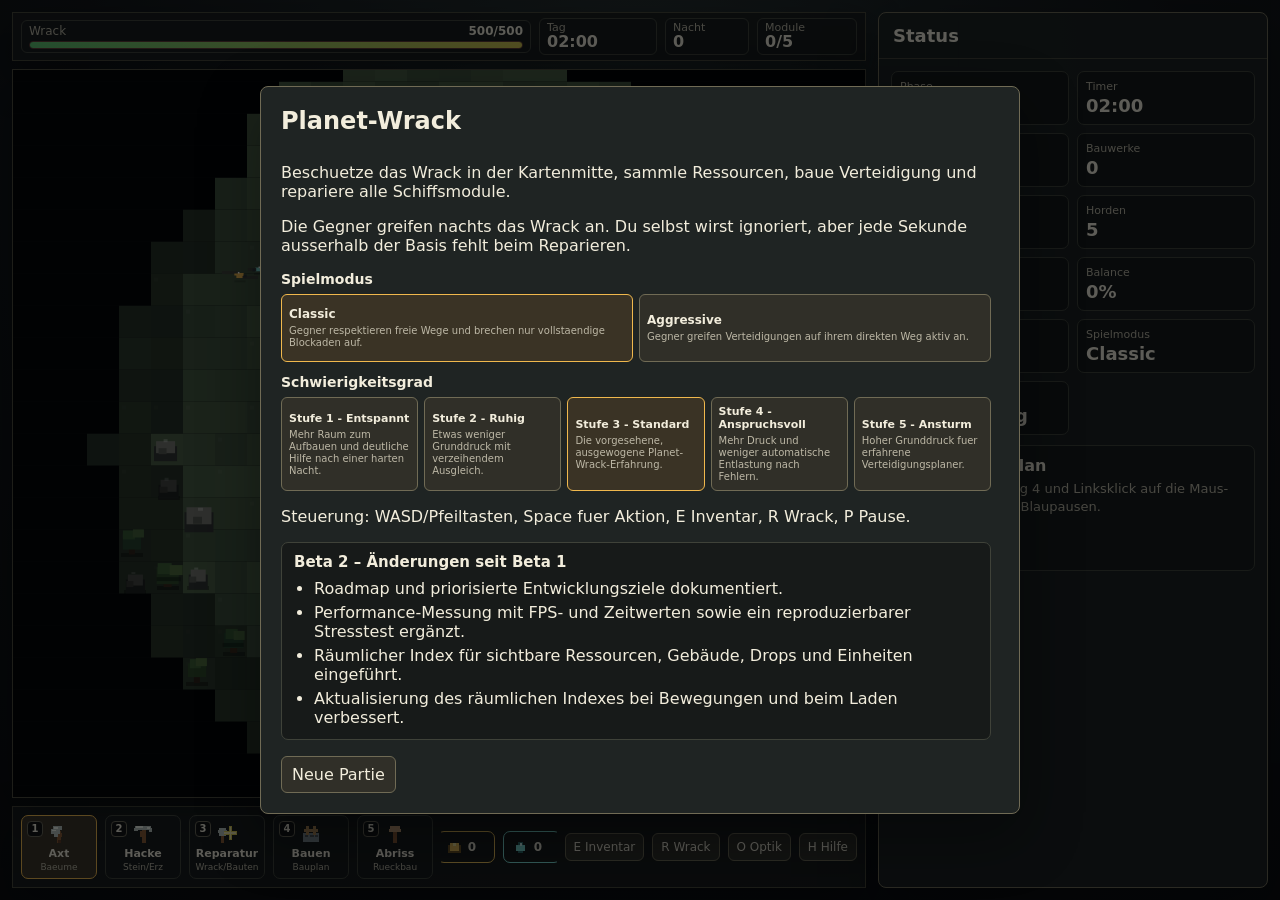
==== index.html @ a346ba6a "Add game mode foundation (#52)" ====
<!doctype html>
<html lang="de">
<head>
  <meta charset="utf-8">
  <meta name="viewport" content="width=device-width, initial-scale=1">
  <title>Planet-Wrack</title>
  <link rel="stylesheet" href="css/styles.css">
</head>
<body>
  <main id="app" class="app">
    <section class="game-shell" aria-label="Planet-Wrack Spielfeld">
      <header class="topbar">
        <div class="ship-status">
          <div class="bar-label">
            <span>Wrack</span>
            <strong id="shipHpText">500/500</strong>
          </div>
          <div class="hp-track"><div id="shipHpFill" class="hp-fill"></div></div>
        </div>
        <div class="phase-card">
          <span id="phaseName">Tag</span>
          <strong id="phaseTimer">02:00</strong>
        </div>
        <div class="wave-card">
          <span>Nacht</span>
          <strong id="nightText">0</strong>
        </div>
        <div class="module-card">
          <span>Module</span>
          <strong id="moduleText">0/5</strong>
        </div>
      </header>

      <div class="canvas-wrap">
        <canvas id="gameCanvas" width="1280" height="720"></canvas>
        <div id="pauseOverlay" class="pause-overlay hidden">
          <div>
            <h1>Pause</h1>
            <p>Druecke P zum Weiterspielen.</p>
          </div>
        </div>
        <div id="toastStack" class="toast-stack" aria-live="polite"></div>
      </div>

      <footer class="bottombar">
        <div id="toolBar" class="tool-bar"></div>
        <div id="resourceBar" class="resource-bar"></div>
        <div class="quick-actions">
          <button id="inventoryButton" type="button">E Inventar</button>
          <button id="shipButton" type="button">R Wrack</button>
          <button id="designButton" type="button">O Optik</button>
          <button id="helpButton" type="button">H Hilfe</button>
        </div>
      </footer>
    </section>

    <aside id="sidePanel" class="side-panel" aria-live="polite">
      <div class="panel-head">
        <h2 id="panelTitle">Panel</h2>
        <button id="panelCloseButton" type="button" aria-label="Status anzeigen">i</button>
      </div>
      <div id="panelBody" class="panel-body"></div>
    </aside>

    <section id="morningReport" class="modal hidden" role="dialog" aria-modal="true">
      <div class="modal-card">
        <h2>Morgengrauen</h2>
        <div id="reportBody"></div>
        <button id="reportCloseButton" type="button">Weiter</button>
      </div>
    </section>

    <section id="gameDialog" class="modal hidden" role="dialog" aria-modal="true">
      <div class="modal-card large">
        <h2 id="dialogTitle">Planet-Wrack</h2>
        <div id="dialogBody"></div>
        <div id="dialogActions" class="dialog-actions"></div>
      </div>
    </section>
  </main>

  <script src="js/config.js"></script>
  <script src="js/data/resources.js"></script>
  <script src="js/data/buildings.js"></script>
  <script src="js/data/enemies.js"></script>
  <script src="js/data/wildlife.js"></script>
  <script src="js/data/shipModules.js"></script>
  <script src="js/data/waves.js"></script>
  <script src="js/random.js"></script>
  <script src="js/state.js"></script>
  <script src="js/systems/gameModes.js"></script>
  <script src="js/utils.js"></script>
  <script src="js/input.js"></script>
  <script src="js/camera.js"></script>
  <script src="js/world/tiles.js"></script>
  <script src="js/world/spatialIndex.js"></script>
  <script src="js/world/mapGenerator.js"></script>
  <script src="js/world/fog.js"></script>
  <script src="js/world/resources.js"></script>
  <script src="js/entities/player.js"></script>
  <script src="js/entities/projectiles.js"></script>
  <script src="js/entities/enemies.js"></script>
  <script src="js/systems/pathfinding.js"></script>
  <script src="js/systems/dayNight.js"></script>
  <script src="js/systems/damageVisuals.js"></script>
  <script src="js/systems/drops.js"></script>
  <script src="js/systems/treasure.js"></script>
  <script src="js/systems/outposts.js"></script>
  <script src="js/systems/mapPins.js"></script>
  <script src="js/systems/wildlife.js"></script>
  <script src="js/systems/building.js"></script>
  <script src="js/systems/combat.js"></script>
  <script src="js/systems/spawning.js"></script>
  <script src="js/systems/progression.js"></script>
  <script src="js/systems/autobalance.js"></script>
  <script src="mods/pixel-overrides.js"></script>
  <script src="js/systems/pixelArt.js"></script>
  <script src="js/systems/save.js"></script>
  <script src="js/ui/icons.js"></script>
  <script src="js/ui/messages.js"></script>
  <script src="js/ui/hud.js"></script>
  <script src="js/ui/panels.js"></script>
  <script src="js/ui/designPanel.js"></script>
  <script src="js/render/renderWorld.js"></script>
  <script src="js/render/renderEntities.js"></script>
  <script src="js/render/renderFog.js"></script>
  <script src="js/render/renderEffects.js"></script>
  <script src="js/render/renderMain.js"></script>
  <script src="js/gameLoop.js"></script>
  <script src="js/bootstrap.js"></script>
</body>
</html>
---- css/styles.css ----
:root {
  color-scheme: dark;
  --bg: #101114;
  --panel: #1f2423;
  --panel-2: #2b2e2a;
  --ink: #f2eddc;
  --muted: #bdb8a6;
  --line: #575444;
  --accent: #f0b84d;
  --accent-2: #66c6a6;
  --danger: #e35d57;
  --ok: #6ec36e;
  --shadow: rgba(0, 0, 0, .36);
}

* {
  box-sizing: border-box;
}

html,
body {
  margin: 0;
  width: 100%;
  height: 100%;
  background: radial-gradient(circle at 50% 10%, #27302f 0, #111315 54%, #090a0b 100%);
  color: var(--ink);
  font-family: "Segoe UI", system-ui, sans-serif;
  overflow: hidden;
}

button {
  border: 1px solid #706b55;
  background: #302f28;
  color: var(--ink);
  border-radius: 6px;
  padding: 8px 10px;
  font: inherit;
  cursor: pointer;
}

button:hover,
button:focus-visible {
  border-color: var(--accent);
  outline: none;
}

button:disabled {
  cursor: not-allowed;
  opacity: .45;
}

.app {
  height: 100vh;
  display: grid;
  grid-template-columns: minmax(780px, 1fr) 390px;
  align-items: stretch;
  gap: 12px;
  padding: 12px;
  overflow: hidden;
}

.game-shell {
  width: 100%;
  display: grid;
  grid-template-rows: auto minmax(0, 1fr) auto;
  gap: 8px;
  min-width: 0;
  min-height: 0;
}

.topbar,
.bottombar {
  display: grid;
  gap: 8px;
  background: rgba(24, 27, 26, .96);
  border: 1px solid #494738;
  box-shadow: 0 16px 40px var(--shadow);
  padding: 8px;
}

.topbar {
  grid-template-columns: minmax(280px, 1fr) 118px 84px 100px;
  align-items: center;
  padding: 5px 8px;
}

.bottombar {
  grid-template-columns: auto minmax(0, 1fr) auto;
  align-items: center;
}

.bottombar .resource-bar {
  justify-content: center;
  min-width: 0;
}

.bottombar .quick-actions {
  justify-content: flex-end;
}

.ship-status,
.phase-card,
.wave-card,
.module-card {
  background: #171a19;
  border: 1px solid #3f4239;
  border-radius: 6px;
  padding: 3px 7px;
}

.bar-label {
  display: flex;
  justify-content: space-between;
  color: var(--muted);
  font-size: 12px;
}

.bar-label strong {
  color: var(--ink);
}

.hp-track {
  height: 8px;
  margin-top: 3px;
  background: #311917;
  border: 1px solid #5f3934;
  border-radius: 99px;
  overflow: hidden;
}

.hp-fill {
  width: 100%;
  height: 100%;
  background: linear-gradient(90deg, #5fc772, #d7c951);
  transition: width .18s ease, background .18s ease;
}

.phase-card,
.wave-card,
.module-card {
  display: grid;
  gap: 1px;
}

.phase-card span,
.wave-card span,
.module-card span {
  color: var(--muted);
  font-size: 11px;
  line-height: 1;
}

.phase-card strong,
.wave-card strong,
.module-card strong {
  font-size: 16px;
  line-height: 1.05;
}

.canvas-wrap {
  position: relative;
  min-height: 0;
  height: 100%;
  background: #050606;
  border: 1px solid #4c4a3b;
  overflow: hidden;
  box-shadow: 0 18px 50px var(--shadow);
}

#gameCanvas {
  display: block;
  width: 100%;
  height: 100%;
  min-height: 0;
  image-rendering: pixelated;
}

.pause-overlay,
.modal {
  position: fixed;
  inset: 0;
  display: grid;
  place-items: center;
  background: rgba(3, 4, 5, .62);
  z-index: 20;
}

.pause-overlay {
  position: absolute;
  z-index: 8;
}

.pause-overlay > div,
.modal-card {
  width: min(520px, calc(100vw - 32px));
  background: var(--panel);
  border: 1px solid #706b55;
  box-shadow: 0 20px 60px var(--shadow);
  border-radius: 8px;
  padding: 20px;
}

.modal-card.large {
  width: min(760px, calc(100vw - 32px));
  max-height: calc(100vh - 32px);
  display: grid;
  grid-template-rows: auto minmax(0, 1fr) auto;
}

.modal-card.large #dialogBody {
  min-height: 0;
  overflow-y: auto;
  padding-right: 8px;
}

.modal-card h1,
.modal-card h2,
.pause-overlay h1 {
  margin: 0 0 12px;
}

.dialog-actions {
  display: flex;
  flex-wrap: wrap;
  gap: 8px;
  margin-top: 16px;
}

.cheat-dialog .modal-card {
  width: min(360px, calc(100vw - 32px));
}

.cheat-form label {
  display: block;
  margin-bottom: 6px;
  color: var(--muted);
  font-size: 12px;
}

.cheat-form input {
  box-sizing: border-box;
  width: 100%;
  padding: 9px 10px;
  color: var(--text);
  background: #171a19;
  border: 1px solid #706b55;
  border-radius: 4px;
  font: inherit;
}

.start-changelog {
  margin-top: 16px;
  padding: 10px 12px;
  background: #171a19;
  border: 1px solid #3f4239;
  border-radius: 7px;
}

.start-changelog h3 {
  margin: 0 0 8px;
  font-size: 15px;
}

.start-changelog-scroll {
  max-height: 150px;
  overflow-y: auto;
  padding-right: 8px;
}

.start-changelog ul {
  margin: 0;
  padding-left: 20px;
}

.start-changelog li + li {
  margin-top: 5px;
}

.help-catalog {
  max-height: min(60vh, 560px);
  overflow-y: auto;
  margin-top: 14px;
  padding: 2px 8px 2px 0;
}

.help-catalog h3 {
  margin: 14px 0 8px;
}

.help-catalog h3:first-child {
  margin-top: 0;
}

.help-unit-grid {
  display: grid;
  grid-template-columns: repeat(2, minmax(0, 1fr));
  gap: 8px;
}

.help-unit-card {
  min-width: 0;
  padding: 10px;
  background: #171a19;
  border: 1px solid #3f4239;
  border-radius: 7px;
}

.help-unit-heading {
  display: flex;
  align-items: center;
  gap: 8px;
}

.help-unit-image {
  flex: 0 0 48px;
  width: 48px;
  height: 48px;
  background: #0f1211;
  border: 1px solid #3f4239;
  image-rendering: pixelated;
}

.help-unit-card h4 {
  margin: 0;
  font-size: 16px;
}

.help-unit-role {
  margin-top: 3px;
  color: var(--muted);
  font-size: 12px;
}

.help-unit-card p {
  margin: 8px 0 0;
  font-size: 12px;
  line-height: 1.35;
}

.help-unit-stats {
  display: grid;
  grid-template-columns: repeat(2, minmax(0, 1fr));
  gap: 5px 10px;
  margin: 10px 0 0;
}

.help-unit-stats div {
  min-width: 0;
}

.help-unit-stats dt {
  color: var(--muted);
  font-size: 11px;
}

.help-unit-stats dd {
  margin: 1px 0 0;
  overflow-wrap: anywhere;
  font-size: 12px;
}

.difficulty-picker {
  margin: 12px 0;
}

.mode-picker {
  margin: 12px 0;
}

.mode-picker h3 {
  margin: 0 0 7px;
  font-size: 14px;
}

.mode-options {
  display: grid;
  grid-template-columns: repeat(2, minmax(0, 1fr));
  gap: 6px;
}

.mode-option {
  min-width: 0;
  min-height: 68px;
  padding: 7px;
  text-align: left;
}

.mode-option strong,
.mode-option span {
  display: block;
}

.mode-option strong {
  font-size: 12px;
}

.mode-option span {
  margin-top: 4px;
  color: var(--muted);
  font-size: 10px;
  line-height: 1.2;
}

.mode-option.active {
  border-color: var(--accent);
  background: #3a3325;
}

.difficulty-picker h3 {
  margin: 0 0 7px;
  font-size: 14px;
}

.difficulty-options {
  display: grid;
  grid-template-columns: repeat(5, minmax(0, 1fr));
  gap: 6px;
}

.difficulty-option {
  min-width: 0;
  min-height: 78px;
  padding: 7px;
  text-align: left;
}

.difficulty-option strong,
.difficulty-option span {
  display: block;
}

.difficulty-option strong {
  font-size: 11px;
}

.difficulty-option span {
  margin-top: 4px;
  color: var(--muted);
  font-size: 10px;
  line-height: 1.2;
}

.difficulty-option.active {
  border-color: var(--accent);
  background: #3a3325;
}

.difficulty-picker-readonly .difficulty-option {
  cursor: default;
  opacity: .7;
}

.difficulty-picker-readonly .difficulty-option.active {
  opacity: 1;
}

.mode-picker-readonly .mode-option {
  cursor: default;
  opacity: .7;
}

.mode-picker-readonly .mode-option.active {
  opacity: 1;
}

@media (max-width: 760px) {
  .difficulty-options {
    grid-template-columns: repeat(2, minmax(0, 1fr));
  }

  .help-unit-grid {
    grid-template-columns: 1fr;
  }
}

.tool-bar,
.resource-bar,
.quick-actions {
  display: flex;
  gap: 8px;
  align-items: center;
  flex-wrap: nowrap;
  min-width: 0;
}

.resource-bar {
  overflow: hidden;
}

.tool-button,
.resource-pill,
.build-card,
.module-row,
.report-row {
  background: #171a19;
  border: 1px solid #3f4239;
  border-radius: 7px;
}

.tool-button {
  position: relative;
  display: grid;
  grid-template-rows: 24px 15px 12px;
  justify-items: center;
  align-items: center;
  width: 76px;
  height: 64px;
  padding: 6px 5px 5px;
  overflow: hidden;
}

.tool-button.active {
  border-color: var(--accent);
  background: #3a3325;
}

.tool-button strong,
.tool-button span {
  max-width: 100%;
  line-height: 1;
  white-space: nowrap;
}

.tool-button strong {
  font-size: 11px;
  overflow: hidden;
  text-overflow: ellipsis;
}

.tool-button .tool-key {
  position: absolute;
  left: 5px;
  top: 5px;
  min-width: 16px;
  height: 16px;
  display: grid;
  place-items: center;
  border: 1px solid #6b6757;
  border-radius: 4px;
  background: #101211;
  color: var(--ink);
  font-size: 10px;
  font-weight: 800;
}

.tool-button .tool-hint {
  display: block;
  color: var(--muted);
  font-size: 9px;
  overflow: hidden;
  text-overflow: ellipsis;
}

.tool-icon {
  width: 24px;
  height: 24px;
  image-rendering: pixelated;
}

.resource-pill {
  display: inline-flex;
  align-items: center;
  gap: 5px;
  min-width: 58px;
  padding: 6px 7px;
  font-weight: 700;
  font-size: 12px;
  flex: 0 1 64px;
}

.quick-actions button {
  padding: 6px 8px;
  font-size: 12px;
  white-space: nowrap;
  flex: 0 0 auto;
}

.resource-pill small {
  color: var(--muted);
  font-weight: 600;
}

.side-panel {
  position: sticky;
  top: 12px;
  width: 100%;
  height: calc(100vh - 24px);
  max-height: calc(100vh - 24px);
  background: rgba(28, 32, 31, .98);
  border: 1px solid #706b55;
  box-shadow: 0 18px 55px var(--shadow);
  border-radius: 8px;
  display: grid;
  grid-template-rows: auto 1fr;
  min-width: 0;
}

.panel-head {
  display: flex;
  justify-content: space-between;
  align-items: center;
  padding: 12px 14px;
  border-bottom: 1px solid #454438;
}

.panel-head h2 {
  margin: 0;
  font-size: 18px;
}

.panel-body {
  overflow: auto;
  padding: 12px;
}

.build-card,
.module-row,
.report-row {
  margin-bottom: 10px;
  padding: 10px;
}

.build-card h3,
.module-row h3 {
  margin: 0 0 5px;
  font-size: 16px;
}

.build-title {
  display: flex;
  justify-content: space-between;
  align-items: center;
  gap: 10px;
}

.build-title h3 {
  display: flex;
  align-items: center;
  gap: 8px;
  margin: 0;
}

.build-title strong {
  color: var(--accent-2);
  font-size: 13px;
  white-space: nowrap;
}

.build-preview {
  width: 24px;
  height: 24px;
  flex: 0 0 24px;
  border: 1px solid #68624e;
  border-radius: 5px;
  background: #282a25;
  image-rendering: pixelated;
}

.stat-grid {
  display: grid;
  grid-template-columns: repeat(2, minmax(0, 1fr));
  gap: 8px;
  margin-bottom: 10px;
}

.stat-box {
  background: #141716;
  border: 1px solid #3f4239;
  border-radius: 7px;
  padding: 8px;
}

.stat-box span {
  display: block;
  color: var(--muted);
  font-size: 11px;
}

.stat-box strong {
  display: block;
  margin-top: 2px;
  font-size: 18px;
}

.cost-chip {
  position: relative;
  display: inline-grid;
  grid-template-columns: 22px auto;
  align-items: center;
  gap: 6px;
  min-width: 118px;
  overflow: hidden;
  background: #20231f;
  border: 1px solid #4b4c3f;
  border-radius: 6px;
  padding: 4px 7px 4px 4px;
  font-size: 12px;
}

.cost-chip::before {
  content: "";
  position: absolute;
  inset: 0 auto 0 0;
  width: var(--fill, 0%);
  background: rgba(102, 198, 166, .2);
  border-right: 1px solid rgba(102, 198, 166, .34);
  pointer-events: none;
}

.cost-chip.short::before {
  background: rgba(240, 184, 77, .16);
  border-right-color: rgba(240, 184, 77, .32);
}

.cost-chip > * {
  position: relative;
  z-index: 1;
}

.cost-chip > span {
  white-space: nowrap;
  font-weight: 700;
  text-align: right;
}

.cost-chip.short {
  border-color: #8d554f;
  color: #ffafa8;
}

.cost-chip.ready {
  border-color: #567b58;
  color: #a7e6a8;
}

.resource-icon {
  width: 18px;
  height: 18px;
  image-rendering: pixelated;
}

.build-actions,
.panel-actions {
  display: flex;
  flex-wrap: wrap;
  gap: 8px;
  margin-top: 8px;
}

.design-actions {
  display: flex;
  flex-wrap: wrap;
  gap: 8px;
  margin-bottom: 10px;
}

.design-actions button {
  flex: 1 1 112px;
}

.design-tabs {
  display: flex;
  flex-wrap: wrap;
  gap: 6px;
  margin-bottom: 10px;
}

.design-tabs button {
  flex: 1 1 84px;
  padding: 7px 8px;
  font-size: 12px;
}

.design-tabs button.active,
.design-toolbar button.active {
  border-color: var(--accent);
  background: #3a3325;
}

.design-asset-list {
  display: grid;
  grid-template-columns: repeat(2, minmax(0, 1fr));
  gap: 8px;
  margin-bottom: 10px;
}

.design-asset {
  min-width: 0;
  min-height: 72px;
  display: grid;
  grid-template-columns: 34px minmax(0, 1fr);
  grid-template-rows: 1fr auto;
  gap: 3px 8px;
  align-items: center;
  padding: 7px;
  text-align: left;
}

.design-asset.active {
  border-color: var(--accent);
  background: #3a3325;
}

.design-asset span,
.design-asset strong {
  min-width: 0;
  overflow: hidden;
  text-overflow: ellipsis;
  white-space: nowrap;
}

.design-asset strong {
  color: var(--muted);
  font-size: 10px;
  font-weight: 700;
}

.design-preview {
  grid-row: 1 / 3;
  width: 32px;
  height: 32px;
  image-rendering: pixelated;
  border: 1px solid #68624e;
  border-radius: 5px;
  background: #282a25;
}

.design-editor-card {
  display: grid;
  gap: 10px;
}

.design-toolbar,
.design-color-row,
.design-scale-row {
  display: flex;
  flex-wrap: wrap;
  gap: 8px;
  align-items: center;
}

.design-toolbar button {
  flex: 1 1 92px;
}

.design-check {
  flex: 1 1 100%;
  display: flex;
  align-items: center;
  gap: 8px;
  color: var(--muted);
  font-size: 12px;
}

.design-scale-row {
  display: grid;
  grid-template-columns: 72px minmax(0, 1fr) 42px;
}

.design-scale-row label {
  color: var(--muted);
  font-size: 12px;
}

.design-scale-row input {
  width: 100%;
  accent-color: var(--accent);
}

.design-scale-row strong {
  color: var(--accent-2);
  font-size: 12px;
  text-align: right;
}

.design-color-row input[type="color"] {
  width: 44px;
  height: 34px;
  padding: 2px;
  border: 1px solid #706b55;
  border-radius: 6px;
  background: #171a19;
}

.design-color-row input[type="text"] {
  width: 88px;
  height: 34px;
  border: 1px solid #706b55;
  border-radius: 6px;
  background: #171a19;
  color: var(--ink);
  padding: 7px;
  font: 700 12px "Segoe UI", system-ui, sans-serif;
}

.design-swatches {
  display: grid;
  grid-template-columns: repeat(8, 22px);
  gap: 5px;
}

.design-swatch {
  width: 22px;
  height: 22px;
  min-width: 0;
  padding: 0;
  border-radius: 4px;
  border: 1px solid rgba(255,255,255,.18);
}

.design-swatch.transparent,
.design-stage,
.design-canvas {
  background-color: #f2eddc;
  background-image:
    linear-gradient(45deg, #c8c1a9 25%, transparent 25%),
    linear-gradient(-45deg, #c8c1a9 25%, transparent 25%),
    linear-gradient(45deg, transparent 75%, #c8c1a9 75%),
    linear-gradient(-45deg, transparent 75%, #c8c1a9 75%);
  background-size: 14px 14px;
  background-position: 0 0, 0 7px, 7px -7px, -7px 0;
}

.design-stage {
  max-width: 100%;
  overflow: auto;
  border: 1px solid #575444;
  border-radius: 7px;
  padding: 8px;
}

.design-canvas {
  display: block;
  image-rendering: pixelated;
  cursor: crosshair;
}

.context-line {
  display: flex;
  justify-content: space-between;
  gap: 8px;
  padding: 6px 0;
  border-bottom: 1px solid rgba(112, 107, 85, .25);
}

.context-line span {
  color: var(--muted);
}

.target-priority {
  display: grid;
  grid-template-columns: minmax(0, 1fr) minmax(130px, auto);
  align-items: center;
  gap: 8px;
  padding: 8px 0;
  color: var(--muted);
  font-size: 13px;
}

.target-priority select {
  min-width: 0;
  padding: 6px 8px;
  border: 1px solid #706b55;
  border-radius: 5px;
  background: #302f28;
  color: var(--ink);
  font: inherit;
}

.build-mode {
  display: grid;
  grid-template-columns: repeat(2, minmax(0, 1fr));
  gap: 6px;
  margin: 8px 0;
}

.build-mode button.active {
  border-color: var(--accent);
  background: #3a3325;
}

.meta {
  color: var(--muted);
  font-size: 13px;
  line-height: 1.38;
}

.costs {
  display: flex;
  flex-wrap: wrap;
  gap: 6px;
  margin: 8px 0;
}

.costs > span:not(.cost-chip) {
  background: #242722;
  border: 1px solid #4b4c3f;
  border-radius: 5px;
  padding: 3px 6px;
  font-size: 12px;
}

.progress-track {
  height: 10px;
  background: #121412;
  border: 1px solid #414036;
  border-radius: 99px;
  overflow: hidden;
  margin: 8px 0;
}

.progress-fill {
  height: 100%;
  background: linear-gradient(90deg, var(--accent-2), var(--accent));
}

.toast-stack {
  position: absolute;
  left: 12px;
  bottom: 12px;
  display: grid;
  gap: 6px;
  width: min(380px, calc(100% - 24px));
  pointer-events: none;
}

.toast {
  background: rgba(20, 23, 22, .94);
  border-left: 4px solid var(--accent);
  padding: 8px 10px;
  border-radius: 5px;
  box-shadow: 0 10px 30px var(--shadow);
}

.toast.danger {
  border-left-color: var(--danger);
}

.toast.ok {
  border-left-color: var(--ok);
}

.hidden {
  display: none !important;
}

.kbd {
  display: inline-block;
  min-width: 22px;
  padding: 1px 5px;
  border: 1px solid #6b6757;
  border-radius: 4px;
  background: #141615;
  color: var(--ink);
  text-align: center;
}

.danger-text {
  color: #ff8d84;
}

.ok-text {
  color: #8ae28c;
}

@media (max-width: 980px) {
  html,
  body {
    overflow: auto;
  }

  .app {
    grid-template-columns: 1fr;
    height: auto;
    min-height: 100vh;
    overflow: visible;
  }

  .topbar,
  .bottombar {
    grid-template-columns: 1fr;
  }

  .tool-bar,
  .resource-bar,
  .quick-actions {
    flex-wrap: wrap;
  }

  .side-panel {
    position: static;
    height: auto;
    max-height: none;
  }

  .canvas-wrap {
    height: 62vh;
    min-height: 360px;
  }
}
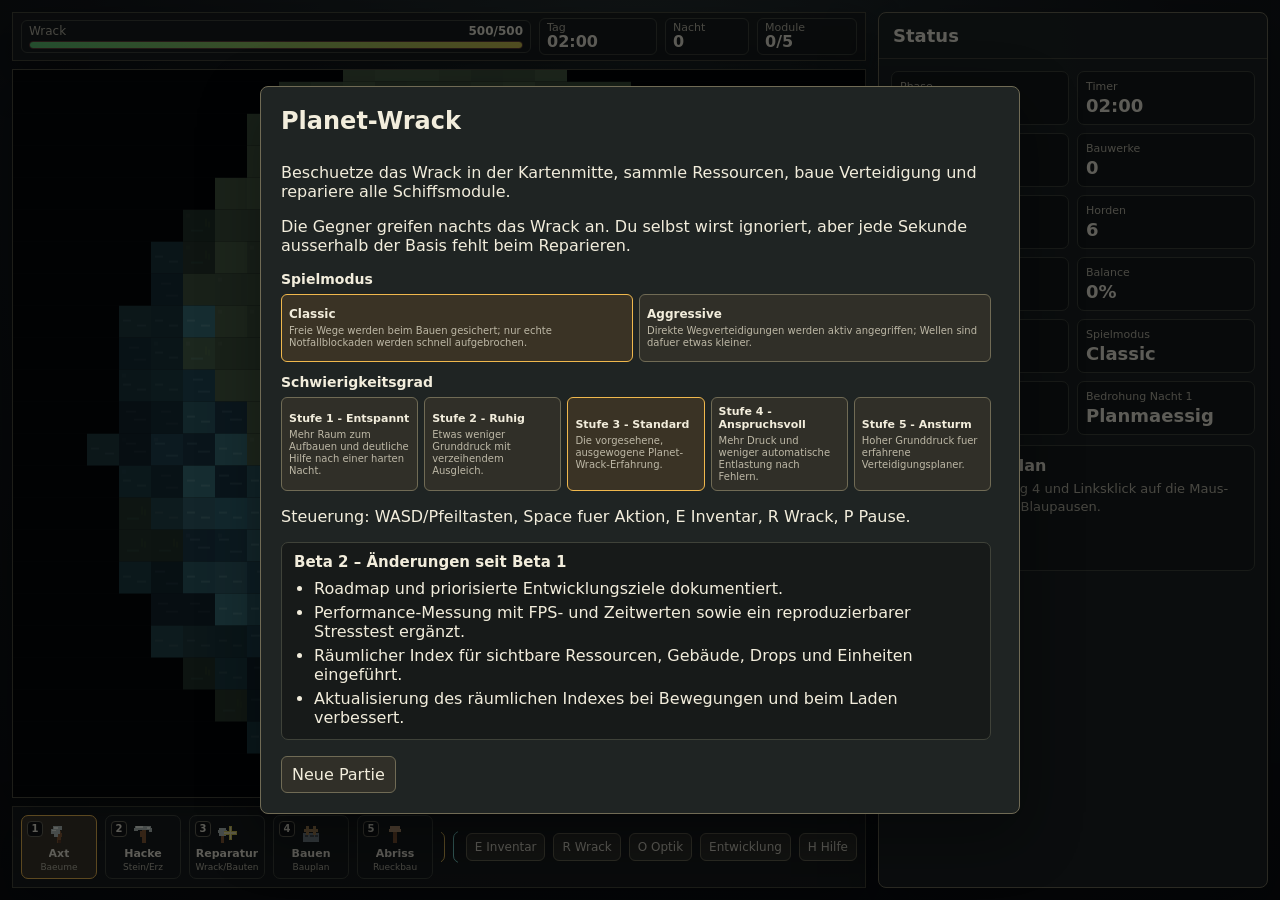
==== commit 06a59aaf: "Replace benchmark with in-game development controls" ====
--- a/index.html
+++ b/index.html
@@ -49,6 +49,7 @@
           <button id="inventoryButton" type="button">E Inventar</button>
           <button id="shipButton" type="button">R Wrack</button>
           <button id="designButton" type="button">O Optik</button>
+          <button id="developmentButton" type="button">Entwicklung</button>
           <button id="helpButton" type="button">H Hilfe</button>
         </div>
       </footer>
@@ -88,6 +89,7 @@
   <script src="js/data/waves.js"></script>
   <script src="js/random.js"></script>
   <script src="js/state.js"></script>
+  <script src="js/systems/development.js"></script>
   <script src="js/systems/gameModes.js"></script>
   <script src="js/utils.js"></script>
   <script src="js/input.js"></script>
--- a/css/styles.css
+++ b/css/styles.css
@@ -747,6 +747,56 @@
   margin-top: 8px;
 }
 
+.development-section {
+  display: grid;
+  gap: 10px;
+  padding: 10px 0;
+  border-bottom: 1px solid #3f4239;
+}
+
+.development-section:first-child {
+  padding-top: 0;
+}
+
+.development-section:last-child {
+  border-bottom: 0;
+  padding-bottom: 0;
+}
+
+.development-section h3 {
+  margin: 0;
+  font-size: 16px;
+}
+
+.development-control {
+  display: grid;
+  grid-template-columns: 1fr auto;
+  gap: 5px 8px;
+  color: var(--muted);
+}
+
+.development-control output {
+  color: var(--accent-2);
+  font-variant-numeric: tabular-nums;
+}
+
+.development-control input {
+  grid-column: 1 / -1;
+  width: 100%;
+  accent-color: var(--accent);
+}
+
+.development-speeds {
+  display: grid;
+  grid-template-columns: repeat(3, minmax(0, 1fr));
+  gap: 6px;
+}
+
+.development-speeds button.active {
+  border-color: var(--accent);
+  background: #3a3325;
+}
+
 .design-actions {
   display: flex;
   flex-wrap: wrap;
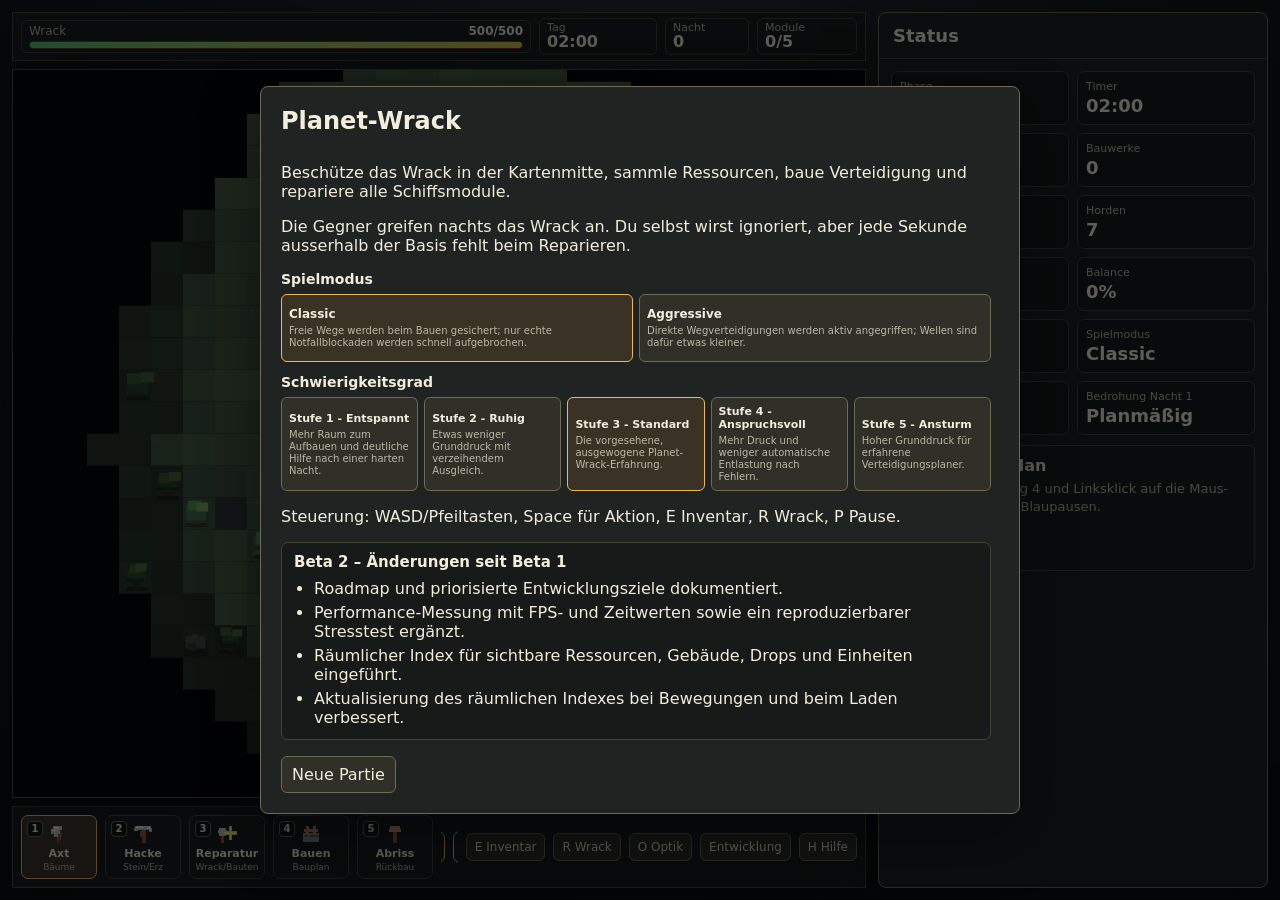
==== commit 8f0b44e8: "Improve tower stats and enemy loot" ====
--- a/index.html
+++ b/index.html
@@ -36,7 +36,7 @@
         <div id="pauseOverlay" class="pause-overlay hidden">
           <div>
             <h1>Pause</h1>
-            <p>Druecke P zum Weiterspielen.</p>
+            <p>Drücke P zum Weiterspielen.</p>
           </div>
         </div>
         <div id="toastStack" class="toast-stack" aria-live="polite"></div>
--- a/css/styles.css
+++ b/css/styles.css
@@ -770,8 +770,9 @@
 
 .development-control {
   display: grid;
-  grid-template-columns: 1fr auto;
-  gap: 5px 8px;
+  grid-template-columns: 1fr auto auto;
+  align-items: center;
+  gap: 8px;
   color: var(--muted);
 }
 
@@ -780,10 +781,18 @@
   font-variant-numeric: tabular-nums;
 }
 
-.development-control input {
-  grid-column: 1 / -1;
-  width: 100%;
-  accent-color: var(--accent);
+.development-factor-buttons {
+  display: flex;
+  gap: 4px;
+}
+
+.development-factor-buttons button {
+  width: 30px;
+  min-width: 30px;
+  height: 28px;
+  padding: 0;
+  font-size: 18px;
+  line-height: 1;
 }
 
 .development-speeds {
@@ -1035,6 +1044,21 @@
   line-height: 1.38;
 }
 
+.tower-stats {
+  color: #8d968c;
+  font-size: 12px;
+  line-height: 1.35;
+  margin-top: 7px;
+}
+
+.upgrade-row + .upgrade-row {
+  margin-top: 8px;
+}
+
+.upgrade-row .tower-stats {
+  margin: 4px 2px 0;
+}
+
 .costs {
   display: flex;
   flex-wrap: wrap;
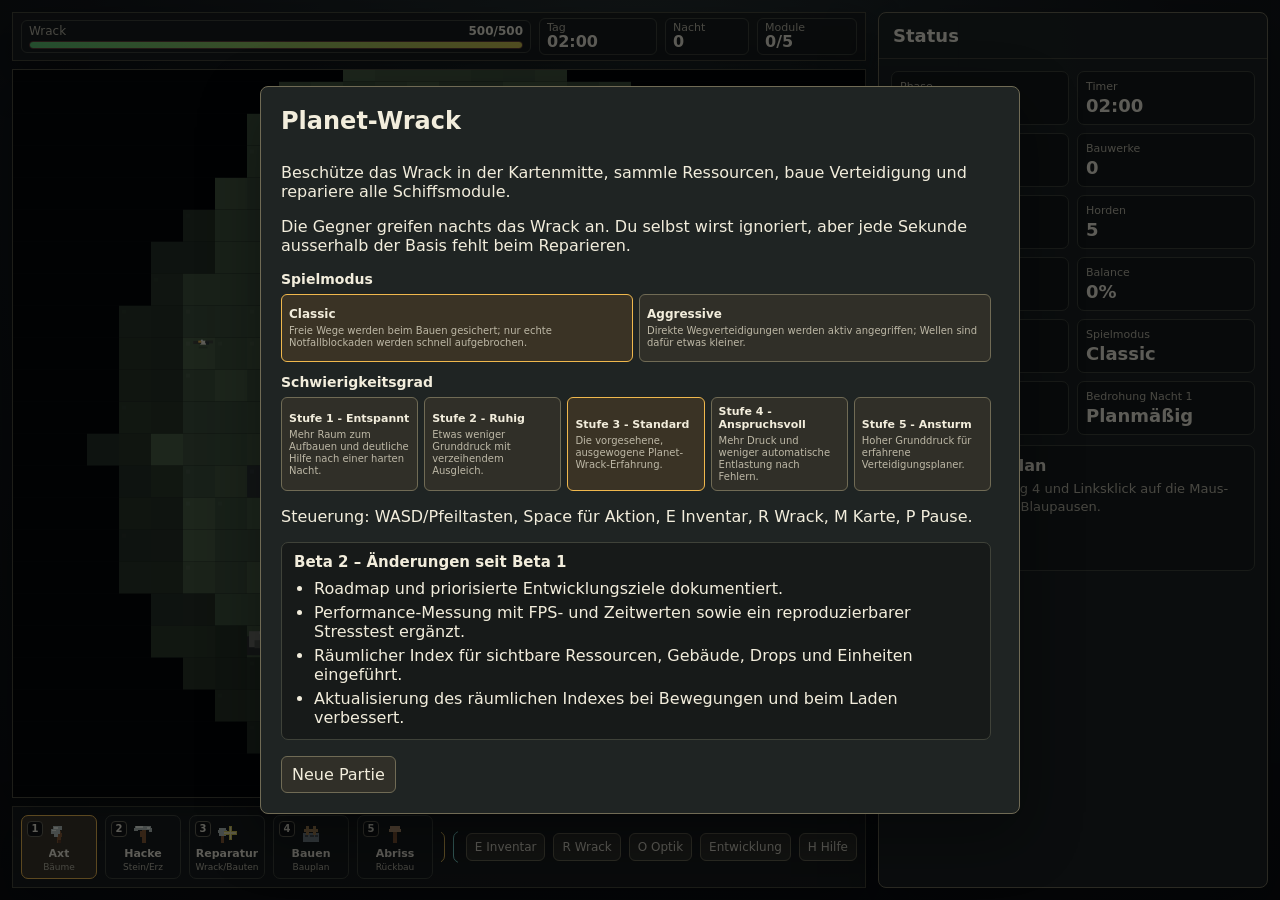
==== commit ece6bbd9: "Add tactical map and streamline world feedback" ====
--- a/index.html
+++ b/index.html
@@ -78,6 +78,23 @@
         <div id="dialogActions" class="dialog-actions"></div>
       </div>
     </section>
+
+    <section id="tacticalMap" class="tactical-map hidden" role="dialog" aria-modal="false" aria-label="Taktische Karte">
+      <div class="tactical-map-card">
+        <div class="tactical-map-head">
+          <div>
+            <h2>Karte</h2>
+            <div class="tactical-map-legend" aria-label="Kartenlegende">
+              <span><i class="map-dot player-dot"></i>Spieler</span>
+              <span><i class="map-dot enemy-dot"></i>Gegner</span>
+              <span><i class="map-dot pin-dot"></i>Nadeln</span>
+            </div>
+          </div>
+          <button id="tacticalMapCloseButton" class="icon-button" type="button" aria-label="Karte schließen" title="Karte schließen">×</button>
+        </div>
+        <canvas id="tacticalMapCanvas" aria-label="Live-Karte der Welt"></canvas>
+      </div>
+    </section>
   </main>
 
   <script src="js/config.js"></script>
@@ -123,6 +140,7 @@
   <script src="js/ui/hud.js"></script>
   <script src="js/ui/panels.js"></script>
   <script src="js/ui/designPanel.js"></script>
+  <script src="js/ui/tacticalMap.js"></script>
   <script src="js/render/renderWorld.js"></script>
   <script src="js/render/renderEntities.js"></script>
   <script src="js/render/renderFog.js"></script>
--- a/css/styles.css
+++ b/css/styles.css
@@ -230,6 +230,81 @@
   width: min(360px, calc(100vw - 32px));
 }
 
+.tactical-map {
+  position: fixed;
+  inset: 0;
+  z-index: 24;
+  display: grid;
+  place-items: center;
+  padding: 16px;
+  background: rgba(3, 4, 5, .72);
+}
+
+.tactical-map-card {
+  width: min(780px, calc(100vw - 32px), calc(100vh - 118px));
+  max-height: calc(100vh - 32px);
+  padding: 12px;
+  background: #171a19;
+  border: 1px solid #706b55;
+  border-radius: 8px;
+  box-shadow: 0 20px 60px var(--shadow);
+}
+
+.tactical-map-head {
+  display: flex;
+  align-items: flex-start;
+  justify-content: space-between;
+  gap: 12px;
+  margin-bottom: 10px;
+}
+
+.tactical-map-head h2 {
+  margin: 0 0 5px;
+  font-size: 18px;
+}
+
+.tactical-map-legend {
+  display: flex;
+  flex-wrap: wrap;
+  gap: 10px;
+  color: var(--muted);
+  font-size: 12px;
+}
+
+.tactical-map-legend span {
+  display: inline-flex;
+  align-items: center;
+  gap: 4px;
+}
+
+.map-dot {
+  width: 8px;
+  height: 8px;
+  border: 1px solid #121414;
+  border-radius: 50%;
+}
+
+.player-dot { background: #66c6a6; }
+.enemy-dot { background: #e35d57; }
+.pin-dot { background: #f3d36b; }
+
+.icon-button {
+  width: 30px;
+  height: 30px;
+  padding: 0;
+  font-size: 22px;
+  line-height: 1;
+}
+
+#tacticalMapCanvas {
+  display: block;
+  width: 100%;
+  aspect-ratio: 1;
+  border: 1px solid #494738;
+  background: #101614;
+  image-rendering: pixelated;
+}
+
 .cheat-form label {
   display: block;
   margin-bottom: 6px;
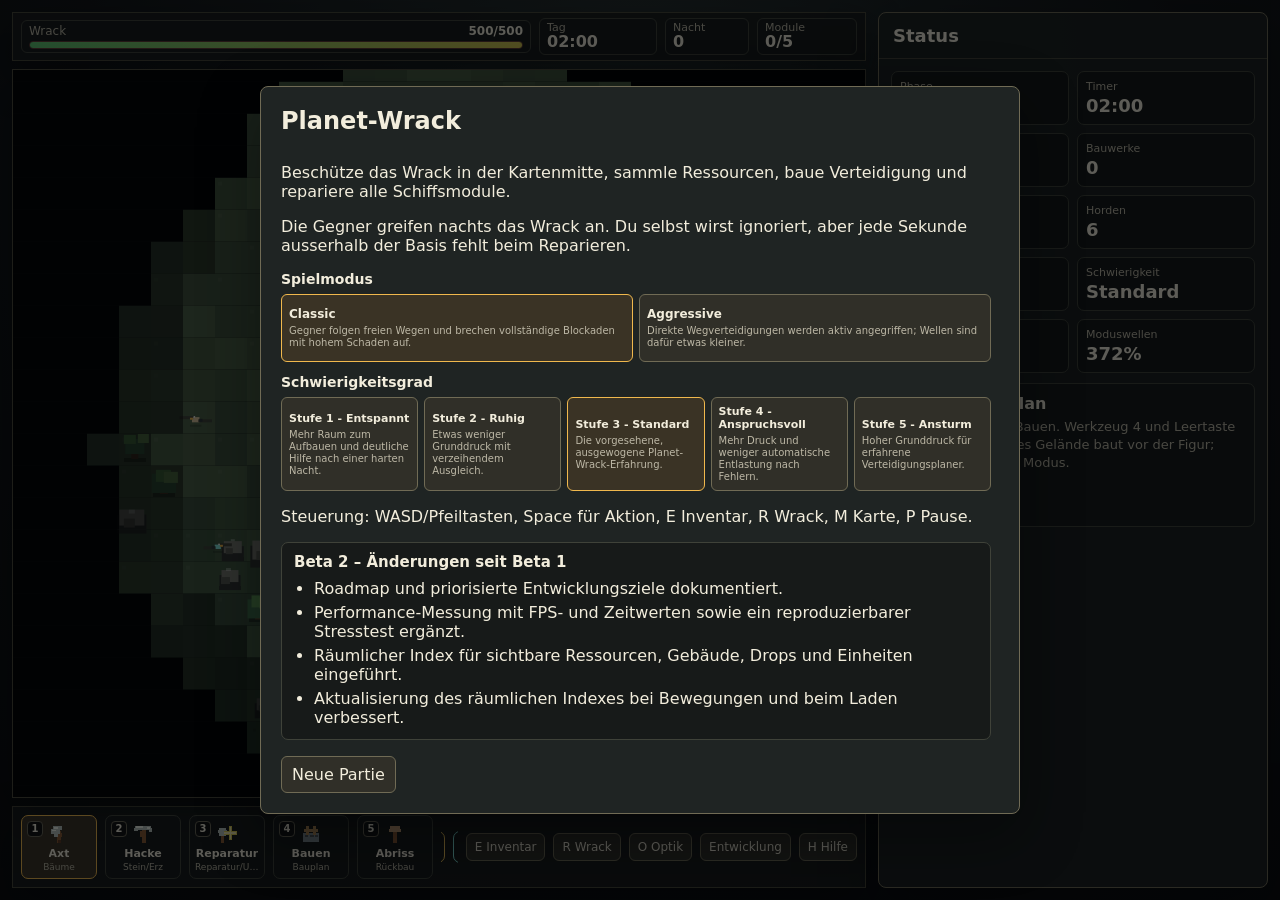
==== commit 0eac138a: "Improve build controls and blueprint batching" ====
--- a/index.html
+++ b/index.html
@@ -104,6 +104,7 @@
   <script src="js/data/wildlife.js"></script>
   <script src="js/data/shipModules.js"></script>
   <script src="js/data/waves.js"></script>
+  <script src="js/data/tooltips.js"></script>
   <script src="js/random.js"></script>
   <script src="js/state.js"></script>
   <script src="js/systems/development.js"></script>
--- a/css/styles.css
+++ b/css/styles.css
@@ -219,6 +219,22 @@
   margin: 0 0 12px;
 }
 
+.morning-tooltip {
+  display: grid;
+  gap: 4px;
+  margin: 14px 0 0;
+  padding: 10px 12px;
+  border-left: 3px solid var(--accent);
+  background: rgba(131, 227, 218, .08);
+  color: var(--muted);
+}
+
+.morning-tooltip strong {
+  color: var(--accent);
+  font-size: 11px;
+  text-transform: uppercase;
+}
+
 .dialog-actions {
   display: flex;
   flex-wrap: wrap;
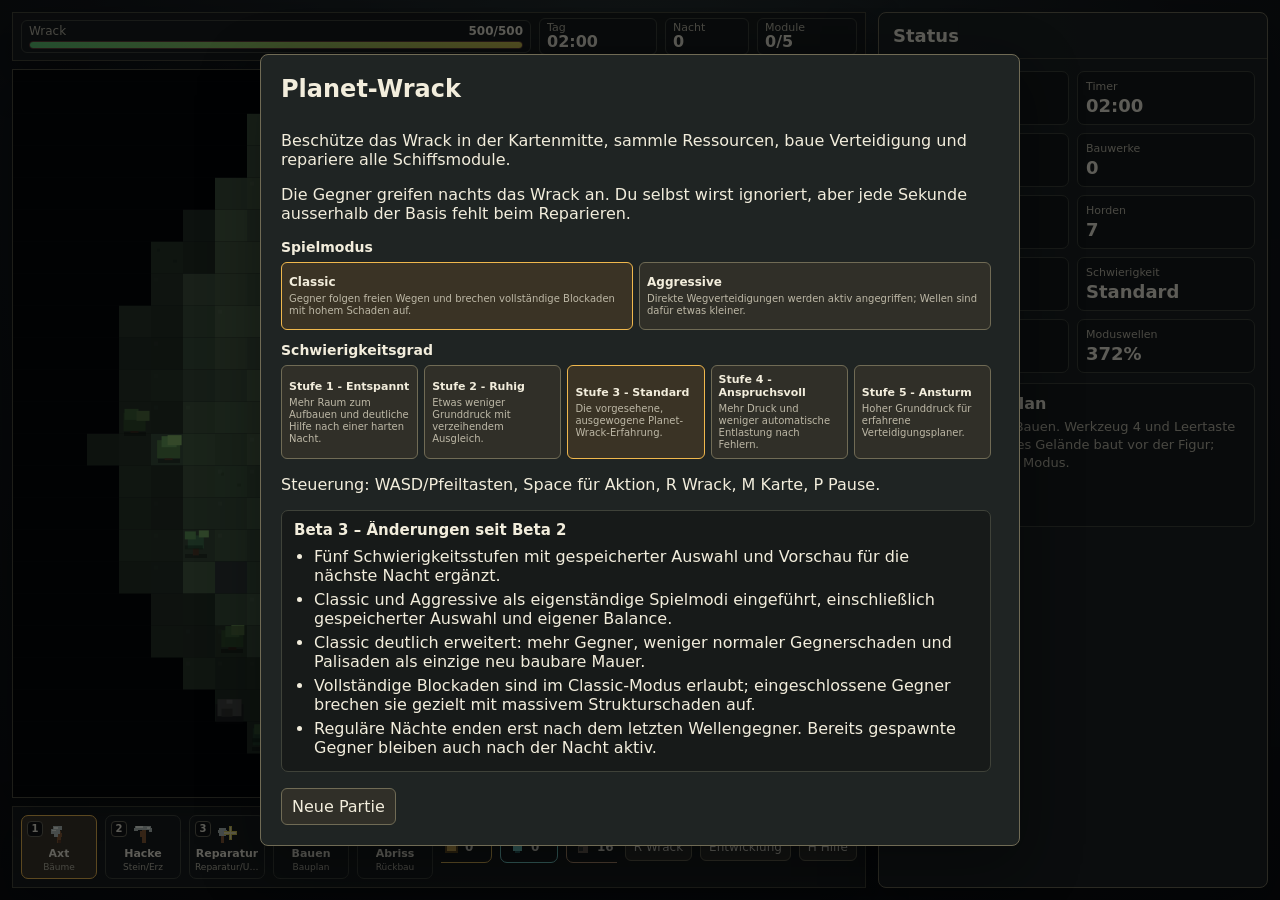
==== commit 69374e29: "Add perk progression and construction timers" ====
--- a/index.html
+++ b/index.html
@@ -46,9 +46,7 @@
         <div id="toolBar" class="tool-bar"></div>
         <div id="resourceBar" class="resource-bar"></div>
         <div class="quick-actions">
-          <button id="inventoryButton" type="button">E Inventar</button>
           <button id="shipButton" type="button">R Wrack</button>
-          <button id="designButton" type="button">O Optik</button>
           <button id="developmentButton" type="button">Entwicklung</button>
           <button id="helpButton" type="button">H Hilfe</button>
         </div>
@@ -105,6 +103,7 @@
   <script src="js/data/shipModules.js"></script>
   <script src="js/data/waves.js"></script>
   <script src="js/data/tooltips.js"></script>
+  <script src="js/data/perks.js"></script>
   <script src="js/random.js"></script>
   <script src="js/state.js"></script>
   <script src="js/systems/development.js"></script>
@@ -132,6 +131,7 @@
   <script src="js/systems/combat.js"></script>
   <script src="js/systems/spawning.js"></script>
   <script src="js/systems/progression.js"></script>
+  <script src="js/systems/perks.js"></script>
   <script src="js/systems/autobalance.js"></script>
   <script src="mods/pixel-overrides.js"></script>
   <script src="js/systems/pixelArt.js"></script>
--- a/css/styles.css
+++ b/css/styles.css
@@ -222,7 +222,7 @@
 .morning-tooltip {
   display: grid;
   gap: 4px;
-  margin: 14px 0 0;
+  margin: 14px 0 18px;
   padding: 10px 12px;
   border-left: 3px solid var(--accent);
   background: rgba(131, 227, 218, .08);
@@ -353,7 +353,7 @@
 }
 
 .start-changelog-scroll {
-  max-height: 150px;
+  max-height: 240px;
   overflow-y: auto;
   padding-right: 8px;
 }
@@ -365,6 +365,12 @@
 
 .start-changelog li + li {
   margin-top: 5px;
+}
+
+.start-changelog-separator {
+  margin: 14px 0;
+  border: 0;
+  border-top: 1px dashed #706b55;
 }
 
 .help-catalog {
@@ -715,6 +721,132 @@
 .module-row h3 {
   margin: 0 0 5px;
   font-size: 16px;
+}
+
+.build-card > button {
+  margin-top: 8px;
+}
+
+.perk-overview {
+  padding: 2px 0 12px;
+  border-bottom: 1px solid #3f4239;
+}
+
+.perk-overview > div {
+  display: flex;
+  justify-content: space-between;
+  align-items: baseline;
+}
+
+.perk-overview span,
+.perk-overview p,
+.perk-branch-heading p,
+.perk-node span,
+.perk-node small {
+  color: var(--muted);
+}
+
+.perk-overview strong {
+  color: var(--accent-2);
+  font-size: 18px;
+}
+
+.perk-overview p,
+.perk-branch-heading p {
+  margin: 5px 0 0;
+  font-size: 12px;
+  line-height: 1.35;
+}
+
+.perk-branch {
+  padding: 14px 0;
+  border-bottom: 1px solid #3f4239;
+}
+
+.perk-branch:last-child {
+  border-bottom: 0;
+}
+
+.perk-branch-heading h3 {
+  margin: 0;
+  font-size: 16px;
+}
+
+.perk-tree {
+  display: grid;
+  gap: 8px;
+  margin-top: 10px;
+  padding-left: 12px;
+  border-left: 2px solid #5d684c;
+}
+
+.perk-node {
+  position: relative;
+  display: grid;
+  gap: 3px;
+  width: 100%;
+  padding: 9px 10px;
+  text-align: left;
+  background: #171a19;
+  border: 1px solid #4d5840;
+  border-radius: 6px;
+}
+
+.perk-node::before {
+  content: "";
+  position: absolute;
+  left: -14px;
+  top: 50%;
+  width: 12px;
+  border-top: 2px solid #5d684c;
+}
+
+.perk-node strong {
+  color: var(--ink);
+  font-size: 13px;
+}
+
+.perk-node span,
+.perk-node small {
+  font-size: 11px;
+  line-height: 1.3;
+}
+
+.perk-node small {
+  color: var(--accent-2);
+}
+
+.perk-node:not(:disabled):hover {
+  border-color: var(--accent);
+  background: #30352d;
+}
+
+.perk-node.purchased {
+  border-color: #78b96a;
+  background: #263728;
+}
+
+.perk-node.purchased small {
+  color: #8bd47c;
+}
+
+.perk-node.locked,
+.perk-node:disabled:not(.purchased) {
+  opacity: .48;
+}
+
+.perk-branch.planned {
+  filter: blur(.45px) saturate(.4);
+}
+
+.perk-node-planned {
+  cursor: default;
+  border-style: dashed;
+  background: rgba(23, 26, 25, .65);
+}
+
+.report-perks-button {
+  margin-top: 12px;
 }
 
 .build-title {
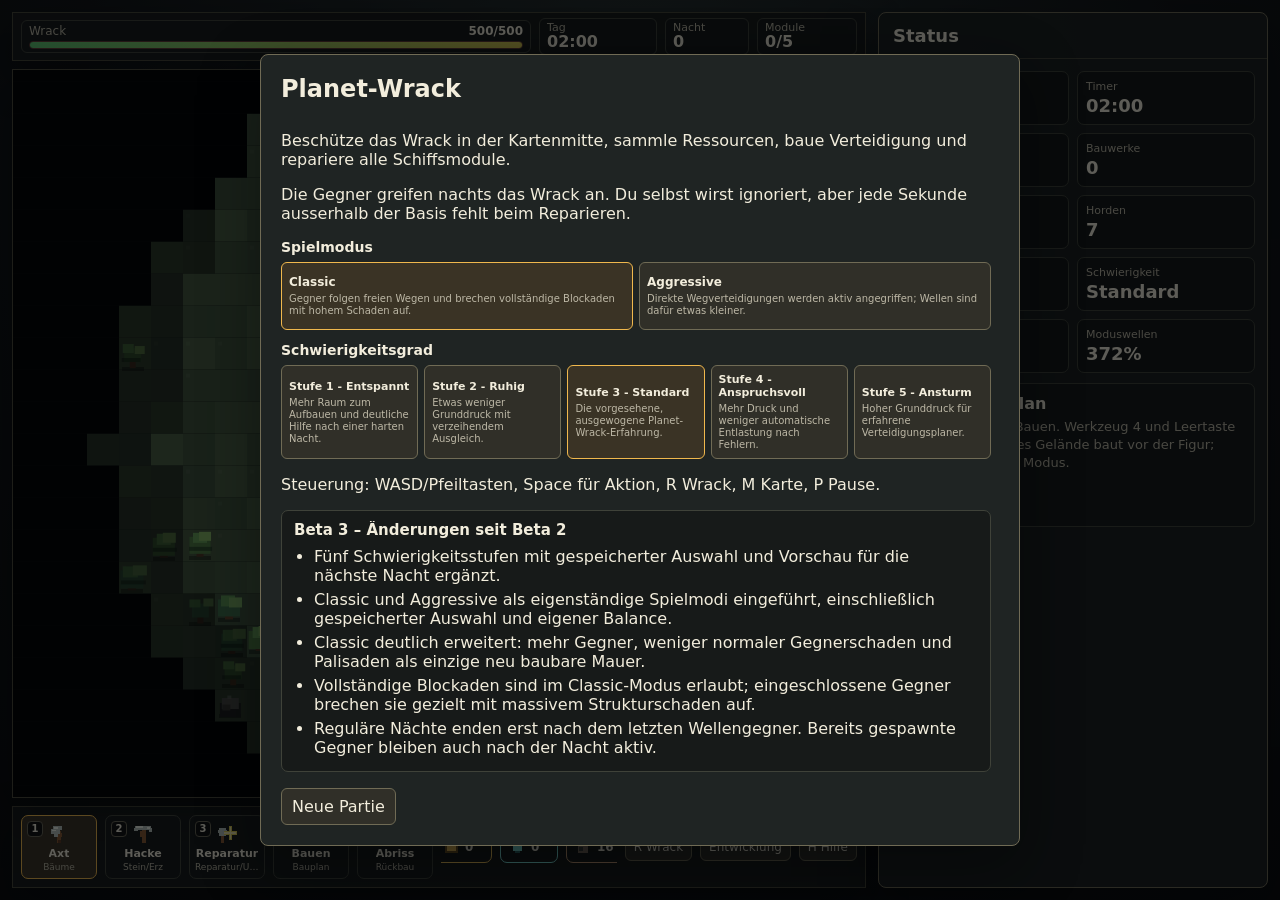
==== commit a337141a: "Improve perk dialog and treasure rewards" ====
--- a/index.html
+++ b/index.html
@@ -64,8 +64,11 @@
     <section id="morningReport" class="modal hidden" role="dialog" aria-modal="true">
       <div class="modal-card">
         <h2>Morgengrauen</h2>
-        <div id="reportBody"></div>
-        <button id="reportCloseButton" type="button">Weiter</button>
+        <div id="reportBody">
+          <div class="dialog-actions">
+            <button id="reportCloseButton" type="button">Weiter</button>
+          </div>
+        </div>
       </div>
     </section>
 
--- a/css/styles.css
+++ b/css/styles.css
@@ -846,7 +846,7 @@
 }
 
 .report-perks-button {
-  margin-top: 12px;
+  margin-bottom: 12px;
 }
 
 .build-title {
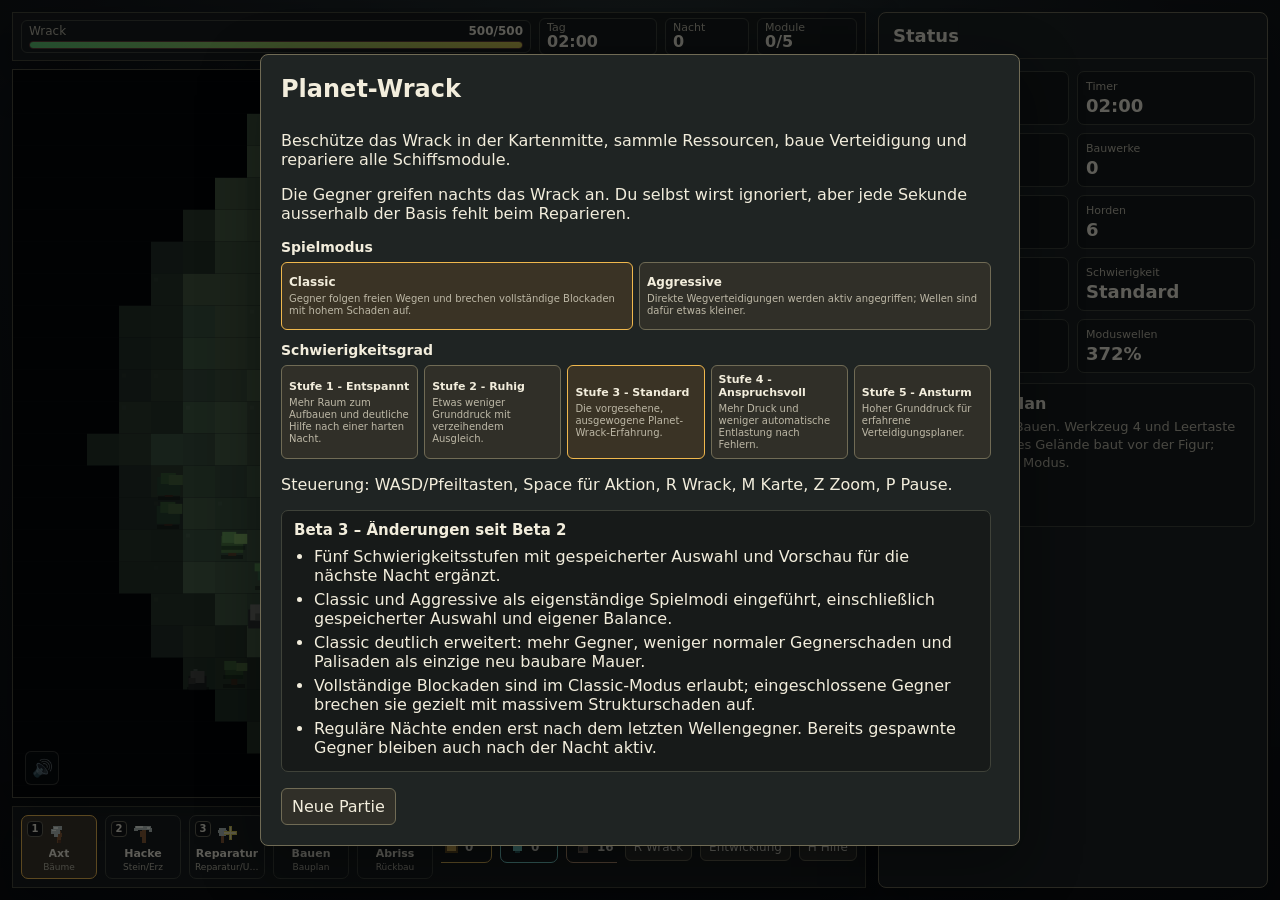
==== commit e047b5ae: "Add sound controls and camera zoom" ====
--- a/index.html
+++ b/index.html
@@ -33,6 +33,7 @@
 
       <div class="canvas-wrap">
         <canvas id="gameCanvas" width="1280" height="720"></canvas>
+        <button id="muteButton" class="mute-button" type="button" aria-label="Sound ausschalten" title="Sound ausschalten">&#128266;</button>
         <div id="pauseOverlay" class="pause-overlay hidden">
           <div>
             <h1>Pause</h1>
@@ -112,6 +113,7 @@
   <script src="js/systems/development.js"></script>
   <script src="js/systems/gameModes.js"></script>
   <script src="js/utils.js"></script>
+  <script src="js/systems/sound.js"></script>
   <script src="js/input.js"></script>
   <script src="js/camera.js"></script>
   <script src="js/world/tiles.js"></script>
--- a/css/styles.css
+++ b/css/styles.css
@@ -167,6 +167,28 @@
   box-shadow: 0 18px 50px var(--shadow);
 }
 
+.mute-button {
+  position: absolute;
+  z-index: 9;
+  left: 12px;
+  bottom: 12px;
+  display: grid;
+  width: 34px;
+  height: 34px;
+  place-items: center;
+  padding: 0;
+  border-color: rgba(189, 184, 166, .45);
+  background: rgba(15, 18, 18, .66);
+  font-size: 17px;
+  line-height: 1;
+  opacity: .58;
+}
+
+.mute-button:hover,
+.mute-button:focus-visible {
+  opacity: 1;
+}
+
 #gameCanvas {
   display: block;
   width: 100%;
@@ -846,7 +868,7 @@
 }
 
 .report-perks-button {
-  margin-bottom: 12px;
+  
 }
 
 .build-title {
@@ -1313,7 +1335,7 @@
 
 .toast-stack {
   position: absolute;
-  left: 12px;
+  left: 56px;
   bottom: 12px;
   display: grid;
   gap: 6px;
